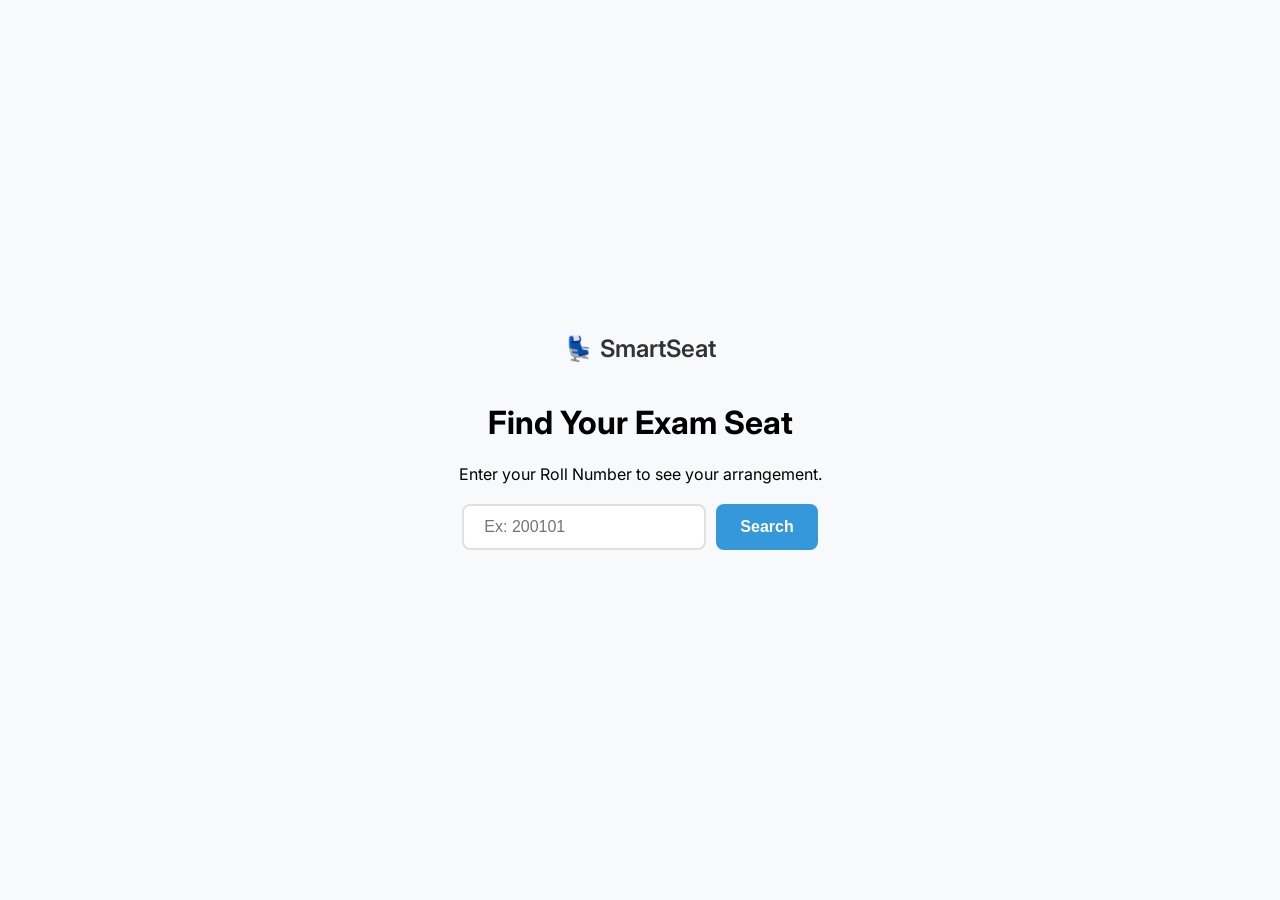
==== templates/index.html @ 51c5b28b "Frontend complete: Added visual seating grid" ====
<!DOCTYPE html>
<html lang="en">
<head>
    <meta charset="UTF-8">
    <meta name="viewport" content="width=device-width, initial-scale=1.0">
    <title>SmartSeat | Exam Portal</title>
    <link rel="stylesheet" href="../static/style.css">
    <link href="https://fonts.googleapis.com/css2?family=Inter:wght@400;600&display=swap" rel="stylesheet">
</head>
<body>

    <div class="main-container">
        <header>
            <div class="logo">💺 SmartSeat</div>
        </header>

        <div class="search-section" id="searchBox">
            <h1>Find Your Exam Seat</h1>
            <p>Enter your Roll Number to see your arrangement.</p>
            
            <div class="input-group">
                <input type="text" id="rollInput" placeholder="Ex: 200101" autocomplete="off">
                <button onclick="findSeat()">Search</button>
            </div>
            <p class="error-msg" id="errorMsg"></p>
        </div>

        <div class="result-card" id="resultCard" style="display: none;">
            <div class="ticket-header">
                <div>
                    <h2>Hi, Akshat!</h2>
                    <p>Exam: Design & Analysis of Algorithms</p>
                </div>
                <button class="close-btn" onclick="closeResult()">✕</button>
            </div>
            
            <div class="seat-info">
                <span>📍 Room 302</span>
                <span>📅 Morning Shift</span>
            </div>

            <div class="visual-grid-container">
                <h4>FRONT OF CLASS</h4>
                <div class="classroom-grid" id="gridTarget">
                    </div>
            </div>
        </div>
    </div>

    <script src="../static/script.js"></script>
</body>
</html>
---- static/style.css ----
body {
    font-family: 'Inter', sans-serif;
    background-color: #f8f9fa;
    margin: 0;
    display: flex;
    justify-content: center;
    align-items: center;
    min-height: 100vh;
}

.main-container {
    width: 100%;
    max-width: 600px;
    text-align: center;
}

.logo {
    font-weight: 600;
    font-size: 24px;
    color: #333;
    margin-bottom: 40px;
}

/* Search Box Styling */
.input-group {
    display: flex;
    gap: 10px;
    justify-content: center;
    margin-top: 20px;
}

input {
    padding: 12px 20px;
    border: 2px solid #e0e0e0;
    border-radius: 8px;
    width: 200px;
    font-size: 16px;
    outline: none;
}

input:focus {
    border-color: #3498db;
}

button {
    padding: 12px 24px;
    background-color: #3498db;
    color: white;
    border: none;
    border-radius: 8px;
    font-size: 16px;
    cursor: pointer;
    font-weight: 600;
}

button:hover {
    background-color: #2980b9;
}

/* Result Card Styling */
.result-card {
    background: white;
    padding: 30px;
    border-radius: 20px;
    box-shadow: 0 10px 30px rgba(0,0,0,0.1);
    text-align: left;
    margin-top: -50px; /* Overlap effect */
    animation: slideUp 0.4s ease-out;
}

@keyframes slideUp {
    from { transform: translateY(20px); opacity: 0; }
    to { transform: translateY(0); opacity: 1; }
}

.ticket-header {
    display: flex;
    justify-content: space-between;
    align-items: flex-start;
    margin-bottom: 20px;
}

.seat-info {
    display: flex;
    gap: 20px;
    margin-bottom: 30px;
    color: #666;
    font-size: 14px;
}

/* GRID SYSTEM */
.visual-grid-container {
    background: #f8f9fa;
    padding: 20px;
    border-radius: 12px;
    text-align: center;
}

.classroom-grid {
    display: grid;
    grid-template-columns: repeat(5, 1fr); /* 5 Columns */
    gap: 10px;
    margin-top: 10px;
}

.seat {
    height: 40px;
    background-color: #e0e0e0;
    border-radius: 6px;
    display: flex;
    align-items: center;
    justify-content: center;
    font-size: 18px;
    color: #bbb;
}

.seat.my-seat {
    background-color: #2ecc71;
    color: white;
    box-shadow: 0 4px 10px rgba(46, 204, 113, 0.4);
    transform: scale(1.1);
    border: 2px solid #27ae60;
}
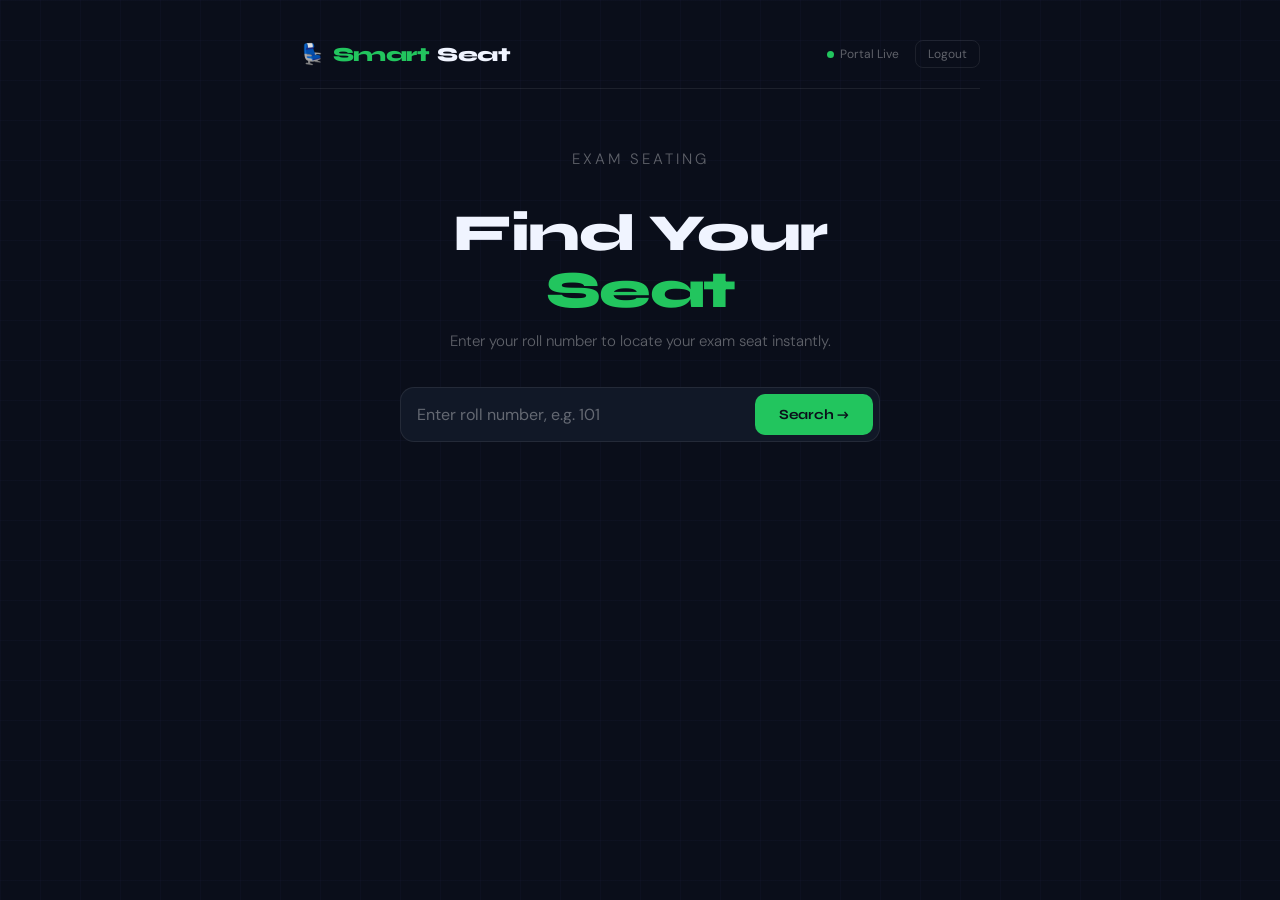
==== commit 50983cf3: "Login / Authentication System Impliment" ====
--- a/templates/index.html
+++ b/templates/index.html
@@ -4,49 +4,549 @@
     <meta charset="UTF-8">
     <meta name="viewport" content="width=device-width, initial-scale=1.0">
     <title>SmartSeat | Exam Portal</title>
-    <link rel="stylesheet" href="../static/style.css">
-    <link href="https://fonts.googleapis.com/css2?family=Inter:wght@400;600&display=swap" rel="stylesheet">
+    <link href="https://fonts.googleapis.com/css2?family=Syne:wght@400;700;800&family=DM+Sans:wght@300;400;500&display=swap" rel="stylesheet">
+    <style>
+        /* ── RESET & BASE ── */
+        *, *::before, *::after { box-sizing: border-box; margin: 0; padding: 0; }
+
+        :root {
+            --bg:        #0a0e1a;
+            --surface:   #111827;
+            --border:    rgba(255,255,255,0.08);
+            --green:     #22c55e;
+            --green-dim: rgba(34,197,94,0.12);
+            --red:       #ef4444;
+            --red-dim:   rgba(239,68,68,0.12);
+            --muted:     rgba(255,255,255,0.35);
+            --text:      #f0f4ff;
+            --accent:    #6366f1;
+        }
+
+        body {
+            background: var(--bg);
+            color: var(--text);
+            font-family: 'DM Sans', sans-serif;
+            min-height: 100vh;
+            display: flex;
+            flex-direction: column;
+            align-items: center;
+            justify-content: flex-start;
+            padding: 40px 16px 80px;
+            /* Subtle grid background */
+            background-image:
+                linear-gradient(rgba(99,102,241,0.03) 1px, transparent 1px),
+                linear-gradient(90deg, rgba(99,102,241,0.03) 1px, transparent 1px);
+            background-size: 40px 40px;
+        }
+
+        /* ── HEADER ── */
+        header {
+            width: 100%;
+            max-width: 680px;
+            display: flex;
+            align-items: center;
+            justify-content: space-between;
+            margin-bottom: 60px;
+            padding-bottom: 20px;
+            border-bottom: 1px solid var(--border);
+        }
+
+        .logo {
+            font-family: 'Syne', sans-serif;
+            font-weight: 800;
+            font-size: 20px;
+            letter-spacing: -0.5px;
+            display: flex;
+            align-items: center;
+            gap: 8px;
+        }
+
+        .logo span {
+            color: var(--green);
+        }
+
+        .status-dot {
+            display: flex;
+            align-items: center;
+            gap: 6px;
+            font-size: 12px;
+            color: var(--muted);
+        }
+
+        .dot {
+            width: 7px; height: 7px;
+            border-radius: 50%;
+            background: var(--green);
+            animation: pulse 2s ease-in-out infinite;
+        }
+
+        @keyframes pulse {
+            0%, 100% { opacity: 1; transform: scale(1); }
+            50%       { opacity: 0.5; transform: scale(0.8); }
+        }
+
+        /* ── SEARCH SECTION ── */
+        .search-section {
+            width: 100%;
+            max-width: 480px;
+            text-align: center;
+            animation: fadeUp 0.5s ease both;
+        }
+
+        @keyframes fadeUp {
+            from { opacity: 0; transform: translateY(20px); }
+            to   { opacity: 1; transform: translateY(0); }
+        }
+
+        .eyebrow {
+            font-size: 11px;
+            letter-spacing: 3px;
+            text-transform: uppercase;
+            color: var(--accent);
+            margin-bottom: 16px;
+            font-weight: 500;
+        }
+
+        .search-section h1 {
+            font-family: 'Syne', sans-serif;
+            font-size: clamp(32px, 6vw, 52px);
+            font-weight: 800;
+            line-height: 1.1;
+            letter-spacing: -1.5px;
+            margin-bottom: 12px;
+        }
+
+        .search-section h1 em {
+            font-style: normal;
+            color: var(--green);
+        }
+
+        .search-section p {
+            color: var(--muted);
+            font-size: 15px;
+            margin-bottom: 36px;
+            font-weight: 300;
+        }
+
+        .input-group {
+            display: flex;
+            gap: 8px;
+            background: var(--surface);
+            border: 1px solid var(--border);
+            border-radius: 14px;
+            padding: 6px 6px 6px 16px;
+            transition: border-color 0.2s;
+        }
+
+        .input-group:focus-within {
+            border-color: rgba(99,102,241,0.5);
+        }
+
+        .input-group input {
+            flex: 1;
+            background: transparent;
+            border: none;
+            outline: none;
+            color: var(--text);
+            font-family: 'DM Sans', sans-serif;
+            font-size: 16px;
+            font-weight: 400;
+            min-width: 0;
+        }
+
+        .input-group input::placeholder { color: var(--muted); }
+
+        .input-group button {
+            background: var(--green);
+            color: #0a0e1a;
+            border: none;
+            border-radius: 10px;
+            padding: 12px 24px;
+            font-family: 'Syne', sans-serif;
+            font-weight: 700;
+            font-size: 14px;
+            cursor: pointer;
+            transition: transform 0.15s, opacity 0.15s;
+            white-space: nowrap;
+        }
+
+        .input-group button:hover   { opacity: 0.88; transform: scale(0.98); }
+        .input-group button:active  { transform: scale(0.95); }
+        .input-group button:disabled { opacity: 0.5; cursor: not-allowed; }
+
+        .error-msg {
+            margin-top: 12px;
+            font-size: 13px;
+            color: var(--red);
+            min-height: 20px;
+        }
+
+        /* ── RESULT CARD ── */
+        .result-card {
+            display: none;
+            width: 100%;
+            max-width: 680px;
+            background: var(--surface);
+            border: 1px solid var(--border);
+            border-radius: 20px;
+            overflow: hidden;
+            animation: fadeUp 0.4s ease both;
+            margin-top: 32px;
+        }
+
+        /* Colored top stripe */
+        .result-card::before {
+            content: '';
+            display: block;
+            height: 3px;
+            background: linear-gradient(90deg, var(--green), var(--accent));
+        }
+
+        .ticket-header {
+            display: flex;
+            align-items: flex-start;
+            justify-content: space-between;
+            padding: 28px 28px 0;
+        }
+
+        .ticket-header h2 {
+            font-family: 'Syne', sans-serif;
+            font-size: 24px;
+            font-weight: 800;
+            letter-spacing: -0.5px;
+        }
+
+        .ticket-header p {
+            color: var(--muted);
+            font-size: 14px;
+            margin-top: 4px;
+        }
+
+        .close-btn {
+            background: rgba(255,255,255,0.06);
+            border: 1px solid var(--border);
+            color: var(--muted);
+            width: 36px; height: 36px;
+            border-radius: 8px;
+            cursor: pointer;
+            font-size: 16px;
+            display: flex; align-items: center; justify-content: center;
+            transition: background 0.2s, color 0.2s;
+            flex-shrink: 0;
+        }
+
+        .close-btn:hover { background: var(--red-dim); color: var(--red); }
+
+        .seat-info {
+            display: flex;
+            gap: 20px;
+            padding: 16px 28px;
+            border-bottom: 1px solid var(--border);
+        }
+
+        .seat-info span {
+            font-size: 13px;
+            color: var(--muted);
+            display: flex;
+            align-items: center;
+            gap: 6px;
+        }
+
+        .seat-badge {
+            display: inline-block;
+            background: var(--green-dim);
+            color: var(--green);
+            border: 1px solid rgba(34,197,94,0.2);
+            border-radius: 6px;
+            padding: 2px 10px;
+            font-size: 13px;
+            font-weight: 500;
+            margin-left: 8px;
+        }
+
+        /* ── VISUAL GRID ── */
+        .visual-grid-container {
+            padding: 24px 28px 28px;
+        }
+
+        .grid-label {
+            text-align: center;
+            font-size: 10px;
+            letter-spacing: 3px;
+            text-transform: uppercase;
+            color: var(--muted);
+            margin-bottom: 16px;
+        }
+
+        .classroom-grid {
+            display: grid;
+            gap: 8px;
+            /* Columns set dynamically by JS */
+        }
+
+        .seat {
+            aspect-ratio: 1;
+            border-radius: 10px;
+            border: 1px solid var(--border);
+            background: rgba(255,255,255,0.03);
+            display: flex;
+            align-items: center;
+            justify-content: center;
+            font-size: clamp(16px, 3vw, 22px);
+            transition: transform 0.15s;
+            cursor: default;
+            position: relative;
+        }
+
+        .seat.occupied   { background: rgba(255,255,255,0.05); }
+        .seat.my-seat    {
+            background: var(--green-dim);
+            border-color: var(--green);
+            box-shadow: 0 0 20px rgba(34,197,94,0.2);
+            animation: glow 2s ease-in-out infinite;
+        }
+        .seat.gap-seat   { background: var(--red-dim); border-color: rgba(239,68,68,0.2); }
+
+        @keyframes glow {
+            0%, 100% { box-shadow: 0 0 16px rgba(34,197,94,0.2); }
+            50%       { box-shadow: 0 0 28px rgba(34,197,94,0.45); }
+        }
+
+        /* ── LEGEND ── */
+        .legend {
+            display: flex;
+            gap: 20px;
+            justify-content: center;
+            margin-top: 20px;
+            flex-wrap: wrap;
+        }
+
+        .legend-item {
+            display: flex;
+            align-items: center;
+            gap: 8px;
+            font-size: 12px;
+            color: var(--muted);
+        }
+
+        .legend-dot {
+            width: 12px; height: 12px;
+            border-radius: 3px;
+        }
+
+        .legend-dot.my    { background: var(--green-dim); border: 1px solid var(--green); }
+        .legend-dot.taken { background: rgba(255,255,255,0.05); border: 1px solid var(--border); }
+        .legend-dot.empty { background: var(--red-dim); border: 1px solid rgba(239,68,68,0.2); }
+
+        /* ── LOADING STATE ── */
+        .loading {
+            display: flex;
+            align-items: center;
+            justify-content: center;
+            gap: 6px;
+            padding: 40px;
+            color: var(--muted);
+            font-size: 14px;
+        }
+
+        .spinner {
+            width: 18px; height: 18px;
+            border: 2px solid var(--border);
+            border-top-color: var(--green);
+            border-radius: 50%;
+            animation: spin 0.7s linear infinite;
+        }
+
+        @keyframes spin { to { transform: rotate(360deg); } }
+    </style>
 </head>
 <body>
 
-    <div class="main-container">
-        <header>
-            <div class="logo">💺 SmartSeat</div>
-        </header>
-
-        <div class="search-section" id="searchBox">
-            <h1>Find Your Exam Seat</h1>
-            <p>Enter your Roll Number to see your arrangement.</p>
-            
-            <div class="input-group">
-                <input type="text" id="rollInput" placeholder="Ex: 200101" autocomplete="off">
-                <button onclick="findSeat()">Search</button>
+    <header>
+        <div class="logo">💺 <span>Smart</span>Seat</div>
+        <div style="display:flex;align-items:center;gap:16px;"><div class="status-dot"><div class="dot"></div> Portal Live</div><a href="/logout" style="font-size:12px;color:var(--muted);text-decoration:none;border:1px solid var(--border);padding:5px 12px;border-radius:8px;transition:color 0.2s;" onmouseover="this.style.color='var(--text)'" onmouseout="this.style.color='var(--muted)'">Logout</a></div>
+    </header>
+
+    <!-- ── SEARCH BOX ── -->
+    <div class="search-section" id="searchBox">
+        <p class="eyebrow">Exam Seating</p>
+        <h1>Find Your <em>Seat</em></h1>
+        <p>Enter your roll number to locate your exam seat instantly.</p>
+
+        <div class="input-group">
+            <input
+                type="text"
+                id="rollInput"
+                placeholder="Enter roll number, e.g. 101"
+                autocomplete="off"
+                onkeydown="if(event.key==='Enter') findSeat()"
+            >
+            <button id="searchBtn" onclick="findSeat()">Search →</button>
+        </div>
+        <p class="error-msg" id="errorMsg"></p>
+    </div>
+
+    <!-- ── RESULT CARD ── -->
+    <div class="result-card" id="resultCard">
+        <div class="ticket-header">
+            <div>
+                <h2 id="studentName">Hi, Student!</h2>
+                <p id="studentInfo">Branch: —</p>
             </div>
-            <p class="error-msg" id="errorMsg"></p>
+            <button class="close-btn" onclick="closeResult()">✕</button>
         </div>
 
-        <div class="result-card" id="resultCard" style="display: none;">
-            <div class="ticket-header">
-                <div>
-                    <h2>Hi, Akshat!</h2>
-                    <p>Exam: Design & Analysis of Algorithms</p>
-                </div>
-                <button class="close-btn" onclick="closeResult()">✕</button>
-            </div>
-            
-            <div class="seat-info">
-                <span>📍 Room 302</span>
-                <span>📅 Morning Shift</span>
-            </div>
-
-            <div class="visual-grid-container">
-                <h4>FRONT OF CLASS</h4>
-                <div class="classroom-grid" id="gridTarget">
-                    </div>
+        <div class="seat-info">
+            <span>🎯 Roll No: <strong id="displayRoll">—</strong></span>
+            <span>🏫 <span id="roomDisplay">—</span></span>
+            <span>📍 Seat: <span class="seat-badge" id="seatDisplay">—</span></span>
+        </div>
+
+        <div class="visual-grid-container">
+            <p class="grid-label">▼ &nbsp; Front of Class &nbsp; ▼</p>
+            <div class="classroom-grid" id="gridTarget"></div>
+            <div class="legend">
+                <div class="legend-item"><div class="legend-dot my"></div> Your seat</div>
+                <div class="legend-item"><div class="legend-dot taken"></div> Occupied</div>
+                <div class="legend-item"><div class="legend-dot empty"></div> Gap seat</div>
             </div>
         </div>
     </div>
 
-    <script src="../static/script.js"></script>
+    <script>
+    // ── STATE ──
+    let currentStudentRow = -1;
+    let currentStudentCol = -1;
+    let currentRoomNo     = '';
+
+    // ── FIND SEAT ──
+    // Calls Flask route: GET /seat/<roll_no>
+    // Then calls GET /grid to render the full classroom
+    async function findSeat() {
+        const input   = document.getElementById('rollInput');
+        const errorEl = document.getElementById('errorMsg');
+        const btn     = document.getElementById('searchBtn');
+        const roll    = input.value.trim();
+
+        // Clear previous errors
+        errorEl.textContent = '';
+
+        if (!roll) {
+            errorEl.textContent = 'Please enter a roll number.';
+            return;
+        }
+
+        // Show loading state on button
+        btn.textContent  = 'Searching...';
+        btn.disabled     = true;
+
+        try {
+            // ── STEP 1: Fetch this student's seat from Flask ──
+            const res  = await fetch(`/seat/${encodeURIComponent(roll)}`);
+            const data = await res.json();
+
+            if (!res.ok) {
+                // Flask returned an error (404 = not found, 400 = seats not assigned)
+                errorEl.textContent = data.error || 'Something went wrong.';
+                return;
+            }
+
+            // ── STEP 2: Save student seat position for grid rendering ──
+            currentStudentRow = data.row;
+            currentStudentCol = data.col;
+            currentRoomNo    = data.room_no;
+
+            // ── STEP 3: Populate the result card with real data ──
+            document.getElementById('studentName').textContent = `Hi, ${data.name}!`;
+            document.getElementById('studentInfo').textContent = `Branch: ${data.branch}`;
+            document.getElementById('displayRoll').textContent = data.roll_no;
+            document.getElementById('seatDisplay').textContent = data.display;
+            document.getElementById('roomDisplay').textContent = 'Room ' + data.room_no;
+
+            // ── STEP 4: Fetch the full grid and render it ──
+            await renderGrid(data.room_no);
+
+            // ── STEP 5: Show the result card ──
+            document.getElementById('resultCard').style.display = 'block';
+            document.getElementById('resultCard').scrollIntoView({ behavior: 'smooth', block: 'start' });
+
+        } catch (err) {
+            // Network error — Flask server might be down
+            errorEl.textContent = 'Cannot connect to server. Is Flask running?';
+            console.error(err);
+        } finally {
+            btn.textContent = 'Search →';
+            btn.disabled    = false;
+        }
+    }
+
+    // ── RENDER GRID ──
+    // Calls Flask route: GET /grid
+    // Returns all assigned seats so we can draw the full classroom
+    async function renderGrid(roomNo) {
+        const gridEl = document.getElementById('gridTarget');
+        gridEl.innerHTML = '<div class="loading"><div class="spinner"></div> Loading grid...</div>';
+
+        try {
+            const res  = await fetch('/grid/' + encodeURIComponent(roomNo));
+            const data = await res.json();
+
+            // data = { rows: 5, cols: 5, seats: [ {roll_no, name, branch, row, col}, ... ] }
+            const { rows, cols, seats } = data;
+
+            // Set CSS grid columns dynamically based on room size
+            gridEl.style.gridTemplateColumns = `repeat(${cols}, 1fr)`;
+            gridEl.innerHTML = '';
+
+            // Build a lookup map: "row-col" -> seat data
+            // So we know which seats are occupied
+            const occupiedMap = {};
+            seats.forEach(s => {
+                occupiedMap[`${s.row}-${s.col}`] = s;
+            });
+
+            // Render every cell in the grid
+            for (let r = 0; r < rows; r++) {
+                for (let c = 0; c < cols; c++) {
+                    const cell    = document.createElement('div');
+                    const key     = `${r}-${c}`;
+                    const isMe    = (r === currentStudentRow && c === currentStudentCol);
+                    const student = occupiedMap[key];
+
+                    if (isMe) {
+                        // ── MY SEAT — highlighted green ──
+                        cell.className = 'seat my-seat';
+                        cell.textContent = '👋';
+                        cell.title = 'Your seat';
+                    } else if (student) {
+                        // ── OCCUPIED by someone else ──
+                        cell.className = 'seat occupied';
+                        cell.textContent = '🪑';
+                        cell.title = `${student.branch}`;
+                    } else {
+                        // ── EMPTY / GAP SEAT ──
+                        cell.className = 'seat gap-seat';
+                        cell.textContent = '';
+                        cell.title = 'Empty';
+                    }
+
+                    gridEl.appendChild(cell);
+                }
+            }
+        } catch (err) {
+            gridEl.innerHTML = '<p style="color:var(--muted);padding:20px;text-align:center">Could not load grid.</p>';
+            console.error(err);
+        }
+    }
+
+    // ── CLOSE RESULT ──
+    function closeResult() {
+        document.getElementById('resultCard').style.display = 'none';
+        document.getElementById('rollInput').value = '';
+        document.getElementById('errorMsg').textContent = '';
+        currentStudentRow = -1;
+        currentStudentCol = -1;
+    }
+    </script>
 </body>
 </html>
